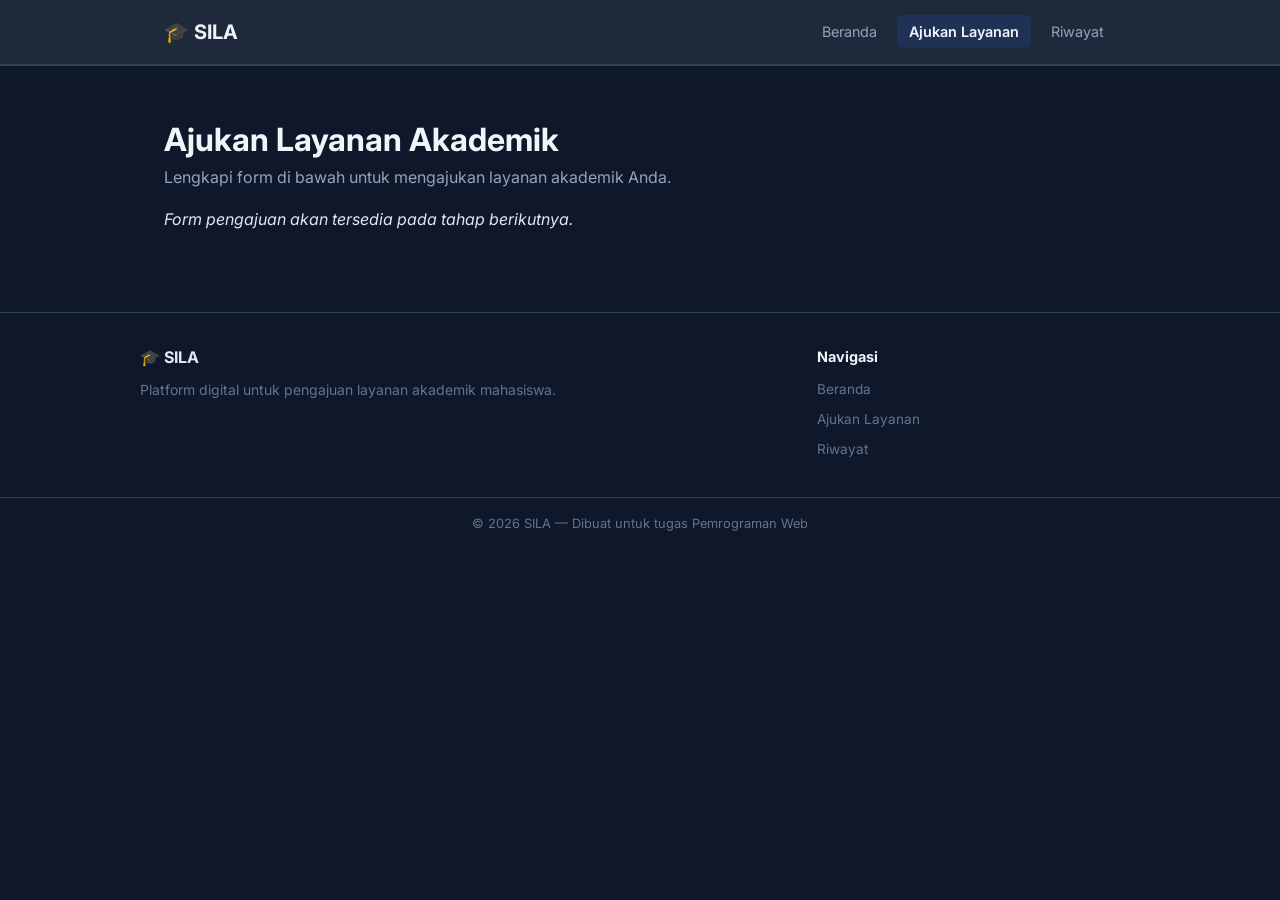
==== layanan.html @ 3bde4602 "Setup Awal: Menambahkan file HTML dan CSS-M07" ====
<!DOCTYPE html>
<html lang="id">

<head>
    <meta charset="UTF-8">
    <meta name="viewport" content="width=device-width, initial-scale=1.0">
    <title>Ajukan Layanan — SILA</title>
    <link rel="preconnect" href="https://fonts.googleapis.com">
    <link rel="preconnect" href="https://fonts.gstatic.com" crossorigin>
    <link href="https://fonts.googleapis.com/css2?family=Inter:wght@400;600;700&display=swap" rel="stylesheet">
    <link rel="stylesheet" href="css/style.css">
</head>

<body>

    <!-- HEADER & NAVIGASI -->
    <header class="navbar">
        <div class="container navbar-inner">
            <a href="index.html" class="logo">🎓 SILA</a>
            <input type="checkbox" id="navToggle" class="nav-toggle">
            <label for="navToggle" class="hamburger">
                <span></span>
                <span></span>
                <span></span>
            </label>
            <nav>
                <ul class="nav-menu">
                    <li><a href="index.html">Beranda</a></li>
                    <li><a href="layanan.html" class="active">Ajukan Layanan</a></li>
                    <li><a href="riwayat.html">Riwayat</a></li>
                </ul>
            </nav>
        </div>
    </header>

    <main>
        <section class="section">
            <div class="container">
                <h1>Ajukan Layanan Akademik</h1>
                <p class="section-desc">Lengkapi form di bawah untuk mengajukan layanan akademik Anda.</p>
                <p><em>Form pengajuan akan tersedia pada tahap berikutnya.</em></p>
            </div>
        </section>
    </main>

    <!-- FOOTER -->
    <footer class="footer">
        <div class="container footer-inner">
            <div>
                <strong>🎓 SILA</strong>
                <p>Platform digital untuk pengajuan layanan akademik mahasiswa.</p>
            </div>
            <div class="footer-nav">
                <h4>Navigasi</h4>
                <ul>
                    <li><a href="index.html">Beranda</a></li>
                    <li><a href="layanan.html">Ajukan Layanan</a></li>
                    <li><a href="riwayat.html">Riwayat</a></li>
                </ul>
            </div>
        </div>
        <div class="footer-bottom">
            <div class="container">
                <p>&copy; 2026 SILA — Dibuat untuk tugas Pemrograman Web</p>
            </div>
        </div>
    </footer>

</body>

</html>
---- css/style.css ----
/* ================================
   CSS DASAR — SILA
   ================================ */

* {
    margin: 0;
    padding: 0;
    box-sizing: border-box;
}

body {
    background-color: #0f172a;
    color: #e2e8f0;
}

h1,
h2,
h3 {
    color: #f1f5f9;
}

a {
    color: #60a5fa;
    text-decoration: none;
}

a:hover {
    color: #93c5fd;
}

hr {
    border: none;
    border-top: 1px solid #334155;
}


/* ================================
   CSS LANJUTAN — SILA
   ================================ */

body {
    font-family: 'Inter', sans-serif;
    font-size: 16px;
    line-height: 1.6;
}

h1 {
    font-size: 2rem;
    font-weight: 700;
}

h2 {
    font-size: 1.5rem;
    font-weight: 700;
    margin-bottom: 8px;
}

h3 {
    font-size: 1.1rem;
    font-weight: 600;
    margin-bottom: 4px;
}

.section-desc {
    color: #94a3b8;
    margin-bottom: 16px;
}


/* ================================
   PAGE LAYOUT — SILA
   ================================ */

.container {
    max-width: 1000px;
    margin: 0 auto;
    padding: 0 24px;
}

.navbar {
    background-color: #1e293b;
    border-bottom: 1px solid #334155;
    padding: 16px 0;
}

.navbar-inner {
    display: flex;
    justify-content: space-between;
    align-items: center;
}

.logo {
    font-size: 1.25rem;
    font-weight: 700;
    color: #f1f5f9;
}

.hero {
    padding: 64px 0;
    text-align: center;
}

.hero h1 {
    font-size: 2.25rem;
    margin-bottom: 16px;
}

.hero p {
    color: #94a3b8;
    margin-bottom: 24px;
}

.hero-buttons {
    display: flex;
    justify-content: center;
    gap: 12px;
}

.btn {
    display: inline-block;
    padding: 12px 24px;
    border-radius: 8px;
    font-size: 0.9rem;
    font-weight: 600;
    transition: background-color 0.3s, color 0.3s, transform 0.2s;
}

.btn-primary {
    background-color: #2563eb;
    color: #fff;
}

.btn-primary:hover {
    background-color: #1d4ed8;
    color: #fff;
    transform: translateY(-2px);
}

.btn-outline {
    border: 1px solid #334155;
    color: #e2e8f0;
}

.btn-outline:hover {
    background-color: #1e293b;
    color: #f1f5f9;
    transform: translateY(-2px);
}

.section {
    padding: 48px 0;
    border-top: 1px solid #334155;
}

.cards-grid {
    display: grid;
    grid-template-columns: 1fr 1fr;
    gap: 16px;
    margin-top: 16px;
}

.card {
    background-color: #1e293b;
    border: 1px solid #334155;
    border-radius: 12px;
    padding: 20px;
    transition: border-color 0.3s, transform 0.2s;
}

.card:hover {
    border-color: #475569;
    transform: translateY(-2px);
}

.card p {
    color: #94a3b8;
    font-size: 0.9rem;
    margin-bottom: 8px;
}

.card-code {
    font-size: 0.75rem;
    font-weight: 600;
    color: #60a5fa;
    background-color: rgba(37, 99, 235, 0.1);
    padding: 2px 8px;
    border-radius: 4px;
}

.steps-grid {
    display: flex;
    gap: 16px;
    margin-top: 16px;
}

.step {
    flex: 1;
    text-align: center;
    background-color: #1e293b;
    border: 1px solid #334155;
    border-radius: 12px;
    padding: 24px 16px;
    transition: border-color 0.3s;
}

.step:hover {
    border-color: #475569;
}

.step-number {
    width: 40px;
    height: 40px;
    background-color: #2563eb;
    color: #fff;
    border-radius: 50%;
    display: flex;
    align-items: center;
    justify-content: center;
    font-weight: 700;
    margin: 0 auto 12px;
}

.step p {
    color: #94a3b8;
    font-size: 0.85rem;
}

.stats-grid {
    display: flex;
    gap: 16px;
}

.stat {
    flex: 1;
    text-align: center;
    background-color: #1e293b;
    border: 1px solid #334155;
    border-radius: 12px;
    padding: 24px;
}

.stat-number {
    font-size: 2rem;
    font-weight: 700;
    color: #60a5fa;
}

.stat-label {
    color: #94a3b8;
    font-size: 0.85rem;
    margin-top: 4px;
}

.footer {
    border-top: 1px solid #334155;
    margin-top: 32px;
}

.footer-inner {
    display: grid;
    grid-template-columns: 2fr 1fr;
    gap: 32px;
    padding: 32px 0;
}

.footer-inner p {
    color: #64748b;
    font-size: 0.875rem;
    margin-top: 8px;
}

.footer-inner h4 {
    color: #f1f5f9;
    margin-bottom: 8px;
    font-size: 0.9rem;
}

.footer-bottom {
    border-top: 1px solid #334155;
    padding: 16px 0;
    text-align: center;
}

.footer-bottom p {
    font-size: 0.8rem;
    color: #64748b;
}


/* ================================
   STRUKTUR NAVIGASI & MENU — SILA
   ================================ */

.nav-menu {
    list-style: none;
    display: flex;
    gap: 8px;
}

.nav-menu li a {
    color: #94a3b8;
    font-size: 0.9rem;
    padding: 8px 12px;
    border-radius: 6px;
    transition: color 0.3s, background-color 0.3s;
}

.nav-menu li a:hover {
    color: #f1f5f9;
    background-color: rgba(255, 255, 255, 0.05);
}

.nav-menu li a.active {
    color: #f1f5f9;
    font-weight: 600;
    background-color: rgba(37, 99, 235, 0.15);
}

.footer-nav ul {
    list-style: none;
}

.footer-nav ul li {
    margin-bottom: 4px;
}

.footer-nav ul li a {
    color: #64748b;
    font-size: 0.85rem;
    transition: color 0.3s;
}

.footer-nav ul li a:hover {
    color: #93c5fd;
}




/* ================================
   MEDIA QUERY & RESPONSIF — SILA
   ================================ */

/* --------------------------------
   Animasi CSS (@keyframes)
   Mendefinisikan gerakan bernama 'fadeIn':
   - from: posisi awal (tersembunyi, geser ke bawah)
   - to: posisi akhir (terlihat, posisi normal)
   -------------------------------- */
@keyframes fadeIn {
    from {
        opacity: 0;
        /* transparan penuh */
        transform: translateY(20px);
        /* geser 20px ke bawah */
    }

    to {
        opacity: 1;
        /* terlihat penuh */
        transform: translateY(0);
        /* posisi normal */
    }
}

/* Hero section mendapat animasi fadeIn selama 0.6 detik */
.hero {
    animation: fadeIn 0.6s ease;
}



/* --------------------------------
   Hamburger Menu Animasi
   Saat checkbox dicentang, 3 garis hamburger
   berubah menjadi tanda 'X' (close):
   - Garis ke-1: putar 45° ke bawah
   - Garis ke-2: hilang (opacity 0)
   - Garis ke-3: putar -45° ke atas
   -------------------------------- */

.nav-toggle {
    display: none;
    /* checkbox tersembunyi */
}

.hamburger {
    display: none;
    flex-direction: column;
    gap: 5px;
    cursor: pointer;
    padding: 4px;
}

.hamburger span {
    display: block;
    width: 24px;
    height: 3px;
    background-color: #f1f5f9;
    border-radius: 2px;
    transition: transform 0.3s, opacity 0.3s;
    /* animasi garis */
}

/* Garis-1: miring ke kanan membentuk '/' */
.nav-toggle:checked~label .hamburger span:nth-child(1) {
    transform: translateY(8px) rotate(45deg);
}

/* Garis-2: menghilang */
.nav-toggle:checked~label .hamburger span:nth-child(2) {
    opacity: 0;
}

/* Garis-3: miring ke kiri membentuk '\' */
.nav-toggle:checked~label .hamburger span:nth-child(3) {
    transform: translateY(-8px) rotate(-45deg);
}

/* --------------------------------
   Responsive: Tablet & Mobile (<= 768px)
   Semua grid/flex berubah ke 1 kolom/baris
   agar konten tidak terlalu sempit di layar kecil.
   -------------------------------- */
   
/* Tablet & Mobile */
@media (max-width: 768px) {
    .navbar-inner {
        flex-wrap: wrap;
    }

    .hamburger {
        display: flex;
        /* tampilkan hamburger */
    }

    nav {
        width: 100%;
        order: 3;
    }

    .nav-menu {
        display: none;
        flex-direction: column;
        gap: 0;
        width: 100%;
        padding: 8px 0;
        border-top: 1px solid #334155;
        margin-top: 12px;
    }

    .nav-menu li a {
        display: block;
        padding: 10px 0;
        border-radius: 0;
    }

    .nav-toggle:checked~nav .nav-menu {
        display: flex;
    }

    /* SAMBUNG DARI SINI */
    /* ================== */

    .nav-menu {
        gap: 4px;
    }

    /* Judul hero lebih kecil di mobile */
    .hero h1 {
        font-size: 1.5rem;
    }

    /* Tombol berubah jadi vertikal (kolom) */
    .hero-buttons {
        flex-direction: column;
        align-items: center;
    }

    /* Cards: dari 2 kolom → 1 kolom */
    .cards-grid {
        grid-template-columns: 1fr;
    }

    /* Steps & stats berubah ke arah vertikal */
    .steps-grid {
        flex-direction: column;
    }

    .stats-grid {
        flex-direction: column;
    }

    /* Footer: dari 2 kolom → 1 kolom */
    .footer-inner {
        grid-template-columns: 1fr;
        gap: 24px;
    }
}

/* --------------------------------
   Responsive: Layar Sangat Kecil (<= 480px)
   Untuk smartphone kecil:
   - Judul lebih kecil lagi
   - Tombol lebar penuh (100%)
   -------------------------------- */
/* Small Mobile */
@media (max-width: 480px) {
    .hero h1 {
        font-size: 1.25rem;
    }

    /* Tombol mengisi penuh lebar layar */
    .btn {
        width: 100%;
        text-align: center;
    }
}
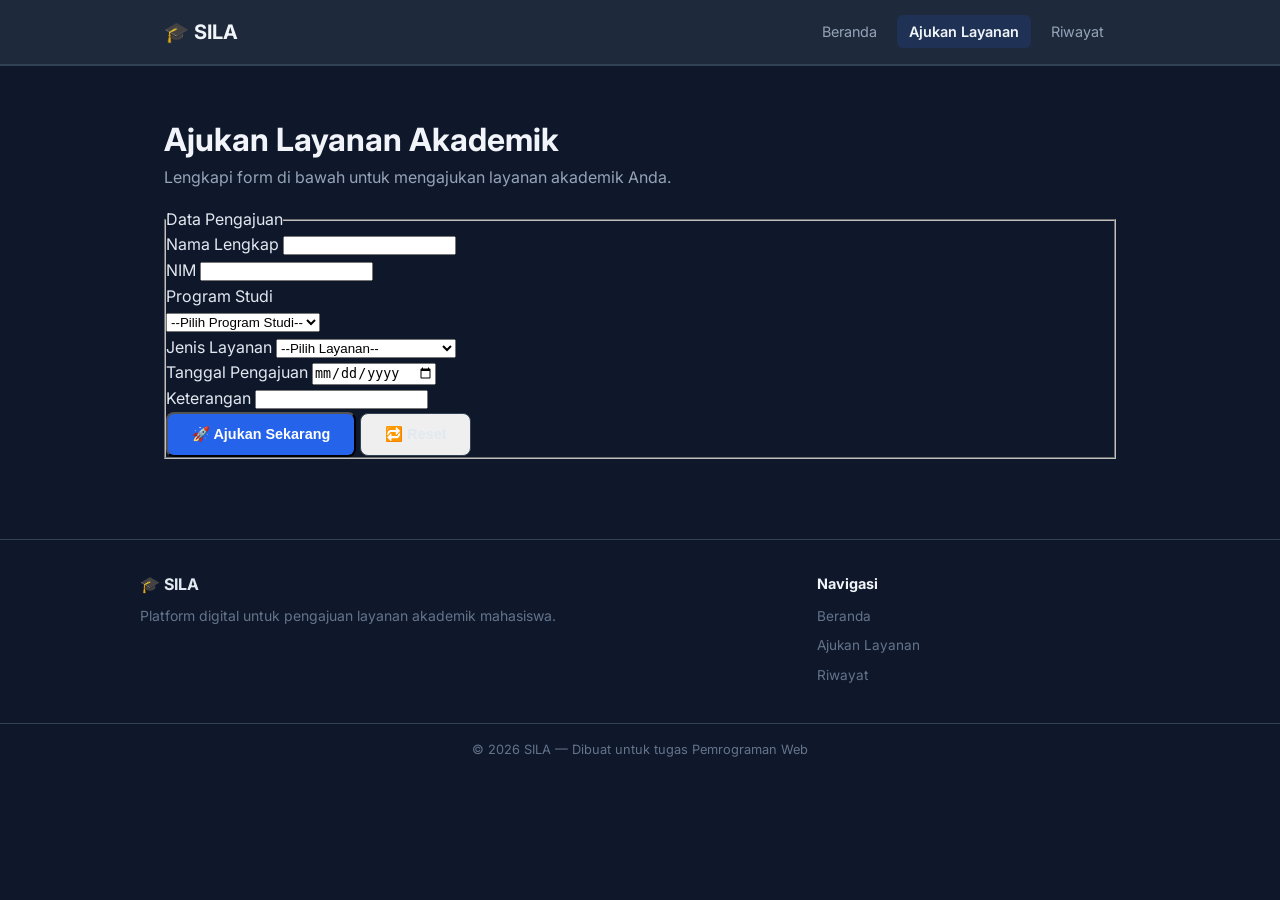
==== commit 84425fb5: "Edit layanan.html (Tambah Form)" ====
--- a/layanan.html
+++ b/layanan.html
@@ -38,7 +38,80 @@
             <div class="container">
                 <h1>Ajukan Layanan Akademik</h1>
                 <p class="section-desc">Lengkapi form di bawah untuk mengajukan layanan akademik Anda.</p>
-                <p><em>Form pengajuan akan tersedia pada tahap berikutnya.</em></p>
+
+                <!-- Nama lengkap, NIM, Program Studi, Jenis Layanan, Tanggal Pengajuan, Keterangan -->
+                <!-- Awal Form -->
+                <form action="#" target="_blank" method="post">
+                    <fieldset>
+                        <legend>Data Pengajuan</legend>
+
+                        <!-- Input Nama Lengkap -->
+                        <div class="form-group">
+                            <label for="nama">Nama Lengkap</label>
+                            <input type="text" id="nama">
+                        </div>
+
+                        <!-- NIM dan Program Studi -->
+                        <div>
+                            <!-- NIM -->
+                            <div class="form-group">
+                                <label for="nim">NIM</label>
+                                <input type="text" id="nim">
+                            </div>
+
+                            <!-- Program Studi -->
+                            <div class="form-group">
+                                <label for="prodi">Program Studi</label>
+                                <div>
+                                    <select id="prodi" name="prodi">
+                                        <option value="">--Pilih Program Studi--</option>
+                                        <option value="Sistem Informasi">Sistem Informasi</option>
+                                        <option value="Teknik Informatika">Teknik Informatika</option>
+                                        <option value="Teknologi Informasi">Teknologi Informasi</option>
+                                        <option value="Manajemen">Manajemen</option>
+                                        <option value="Akuntansi">Akuntansi</option>
+                                    </select>
+                                </div>
+                                
+                            </div>
+
+                            <!-- Jenis Layanan dan Tanggal -->
+                            <div>
+                                <div class="form-group">
+                                    <label for="jenis">Jenis Layanan</label>
+                                    <select id="jenis" name="jenis">
+                                        <option value="">--Pilih Layanan--</option>
+                                        <option value="SKA">SKA - Surat Aktif Kuliah</option>
+                                        <option value="CAK">CAK - Cuti Akademik</option>
+                                        <option value="TNM">TNM - Transkrip Akademik</option>
+                                        <option value="PDA">PDA - Perubahan Data</option>
+                                    </select>
+                                </div>
+
+                                <!-- Tanggal -->
+                                <div class="form-group">
+                                    <label for="tanggal">Tanggal Pengajuan</label>
+                                    <input type="date" id="tanggal" name="tanggal">
+                                </div>
+
+                                <!-- Keterangan -->
+                                <div class="form-group">
+                                    <label for="keterangan">Keterangan</label>
+                                    <input type="text" id="keterangan">
+                                </div>
+
+                                <!-- Button -->
+                                <div class="form-group">
+                                    <button type="submit" class="btn btn-primary">🚀 Ajukan Sekarang</button>
+                                    <button type="reset" class="btn btn-outline">🔁 Reset</button>
+                                </div>
+                            </div>
+                        </div>
+
+                    </fieldset>
+                 </form>
+
+                <!-- Akhir Form -->
             </div>
         </section>
     </main>
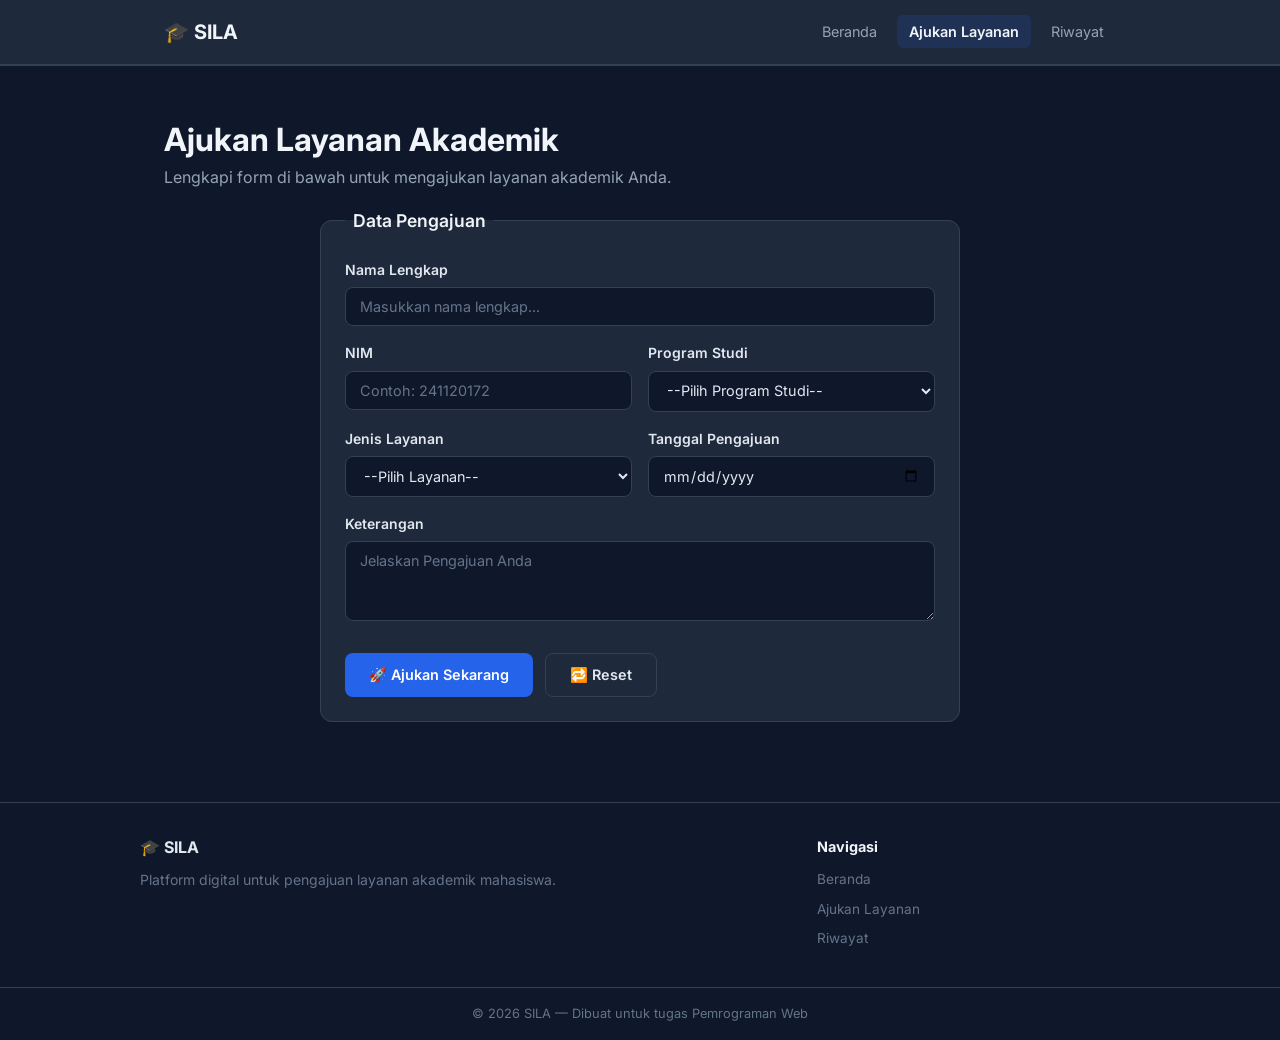
==== commit b9f29b85: "Edit file layanan.html (form dan style)" ====
--- a/layanan.html
+++ b/layanan.html
@@ -41,22 +41,22 @@
 
                 <!-- Nama lengkap, NIM, Program Studi, Jenis Layanan, Tanggal Pengajuan, Keterangan -->
                 <!-- Awal Form -->
-                <form action="#" target="_blank" method="post">
+                <form action="#" target="_blank" method="post" class="form-card">
                     <fieldset>
                         <legend>Data Pengajuan</legend>
 
                         <!-- Input Nama Lengkap -->
                         <div class="form-group">
                             <label for="nama">Nama Lengkap</label>
-                            <input type="text" id="nama">
+                            <input type="text" id="nama" required placeholder="Masukkan nama lengkap...">
                         </div>
 
                         <!-- NIM dan Program Studi -->
-                        <div>
+                        <div class="form-row">
                             <!-- NIM -->
                             <div class="form-group">
                                 <label for="nim">NIM</label>
-                                <input type="text" id="nim">
+                                <input type="text" id="nim" required placeholder="Contoh: 241120172">
                             </div>
 
                             <!-- Program Studi -->
@@ -72,46 +72,45 @@
                                         <option value="Akuntansi">Akuntansi</option>
                                     </select>
                                 </div>
-                                
-                            </div>
-
-                            <!-- Jenis Layanan dan Tanggal -->
-                            <div>
-                                <div class="form-group">
-                                    <label for="jenis">Jenis Layanan</label>
-                                    <select id="jenis" name="jenis">
-                                        <option value="">--Pilih Layanan--</option>
-                                        <option value="SKA">SKA - Surat Aktif Kuliah</option>
-                                        <option value="CAK">CAK - Cuti Akademik</option>
-                                        <option value="TNM">TNM - Transkrip Akademik</option>
-                                        <option value="PDA">PDA - Perubahan Data</option>
-                                    </select>
-                                </div>
-
-                                <!-- Tanggal -->
-                                <div class="form-group">
-                                    <label for="tanggal">Tanggal Pengajuan</label>
-                                    <input type="date" id="tanggal" name="tanggal">
-                                </div>
-
-                                <!-- Keterangan -->
-                                <div class="form-group">
-                                    <label for="keterangan">Keterangan</label>
-                                    <input type="text" id="keterangan">
-                                </div>
-
-                                <!-- Button -->
-                                <div class="form-group">
-                                    <button type="submit" class="btn btn-primary">🚀 Ajukan Sekarang</button>
-                                    <button type="reset" class="btn btn-outline">🔁 Reset</button>
-                                </div>
                             </div>
                         </div>
 
+                        <!-- Jenis Layanan dan Tanggal -->
+                        <div class="form-row">
+                            <div class="form-group">
+                                <label for="jenis">Jenis Layanan</label>
+                                <select id="jenis" name="jenis">
+                                    <option value="">--Pilih Layanan--</option>
+                                    <option value="SKA">SKA - Surat Aktif Kuliah</option>
+                                    <option value="CAK">CAK - Cuti Akademik</option>
+                                    <option value="TNM">TNM - Transkrip Akademik</option>
+                                    <option value="PDA">PDA - Perubahan Data</option>
+                                </select>
+                            </div>
+
+                            <!-- Tanggal -->
+                            <div class="form-group">
+                                <label for="tanggal">Tanggal Pengajuan</label>
+                                <input type="date" id="tanggal" name="tanggal" required>
+                            </div>
+                        </div>
+
+                            <!-- Keterangan -->
+                            <div class="form-group">
+                                <label for="keterangan">Keterangan</label>
+                                <textarea type="text" id="keterangan" rows="3" placeholder="Jelaskan Pengajuan Anda"></textarea>
+                            </div>
+
+                            <!-- Button -->
+                            <div class="form-actions">
+                                <button type="submit" class="btn btn-primary">🚀 Ajukan Sekarang</button>
+                                <button type="reset" class="btn btn-outline">🔁 Reset</button>
+                            </div>
+
                     </fieldset>
-                 </form>
+                </form>
 
-                <!-- Akhir Form -->
+            <!-- Akhir Form -->
             </div>
         </section>
     </main>
--- a/css/style.css
+++ b/css/style.css
@@ -515,4 +515,101 @@
         width: 100%;
         text-align: center;
     }
+}
+
+.form-card {
+    max-width: 640px;
+    /* Lebar maksimum form */
+    margin: 0 auto;
+    /* Tengah halaman */
+}
+
+fieldset {
+    border: 1px solid #334155;
+    border-radius: 12px;
+    padding: 24px;
+    background-color: #1e293b;
+}
+
+legend {
+    font-size: 1.1rem;
+    font-weight: 600;
+    color: #f1f5f9;
+    padding: 0 8px;
+}
+
+.form-group {
+    margin-bottom: 16px;
+}
+
+.form-group label {
+    display: block;
+    /* Label mengambil 1 baris penuh */
+    font-size: 0.875rem;
+    font-weight: 600;
+    color: #e2e8f0;
+    margin-bottom: 6px;
+    /* Jarak label ke input */
+}
+
+/* Semua field lebar sama 100%, padding, warna gelap dan border tipis */
+.form-group input,
+.form-group select,
+.form-group textarea {
+    width: 100%;
+    /* Lebarkan seukuran containernya 640px */
+    padding: 10px 14px;
+    background-color: #0f172a;
+    border: 1px solid #334155;
+    border-radius: 8px;
+    color: #e2e8f0;
+    font-family: inherit;
+    /* Mengikuti font body */
+    font-size: 0.9rem;
+    outline: none;
+    transition: border-color 0.3s;
+}
+
+/* Saat di-klik (focus): border jadi warna biru terang */
+.form-group input:focus,
+.form-group select:focus,
+.form-group textarea:focus {
+    border-color: #2563eb;
+}
+
+.form-group input::placeholder, 
+.form-group textarea::placeholder { 
+    color: #64748b; 
+} 
+ 
+.form-group select { 
+    cursor: pointer; 
+} 
+ 
+.form-group textarea { 
+    resize: vertical; 
+    min-height: 80px; 
+} 
+
+.form-row {
+    display: grid;
+    grid-template-columns: 1fr 1fr;
+    gap: 16px;
+}
+
+.form-actions {
+    display: flex;
+    gap: 12px;
+    margin-top: 24px;
+}
+
+.form-actions .btn {
+    cursor: pointer;
+    border: none;
+    font-family: inherit;
+}
+
+.form-actions .btn-outline {
+    border: 1px solid #334155;
+    background: none;
 }
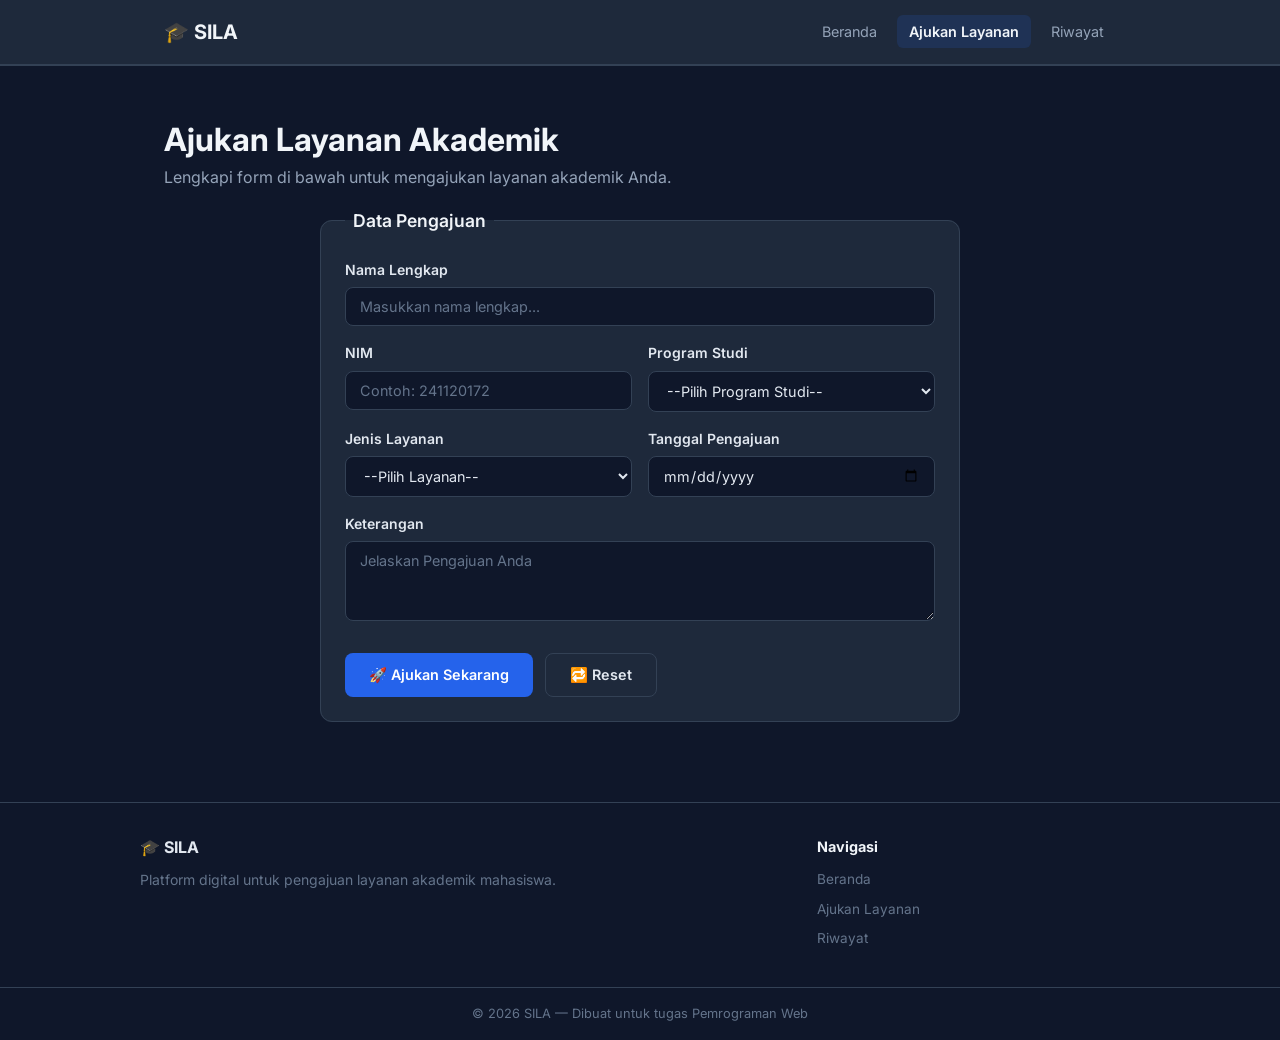
==== commit a0dad1d8: "Menambahkan Javascriptdasar pada halaman layanan dll M12" ====
--- a/layanan.html
+++ b/layanan.html
@@ -41,14 +41,14 @@
 
                 <!-- Nama lengkap, NIM, Program Studi, Jenis Layanan, Tanggal Pengajuan, Keterangan -->
                 <!-- Awal Form -->
-                <form action="#" target="_blank" method="post" class="form-card">
+                <form action="#" method="post" class="form-card" onsubmit="return validasiForm()">
                     <fieldset>
                         <legend>Data Pengajuan</legend>
 
                         <!-- Input Nama Lengkap -->
                         <div class="form-group">
                             <label for="nama">Nama Lengkap</label>
-                            <input type="text" id="nama" required placeholder="Masukkan nama lengkap...">
+                            <input type="text" id="nama" placeholder="Masukkan nama lengkap...">
                         </div>
 
                         <!-- NIM dan Program Studi -->
@@ -56,7 +56,7 @@
                             <!-- NIM -->
                             <div class="form-group">
                                 <label for="nim">NIM</label>
-                                <input type="text" id="nim" required placeholder="Contoh: 241120172">
+                                <input type="text" id="nim" placeholder="Contoh: 241120172">
                             </div>
 
                             <!-- Program Studi -->
@@ -79,7 +79,7 @@
                         <div class="form-row">
                             <div class="form-group">
                                 <label for="jenis">Jenis Layanan</label>
-                                <select id="jenis" name="jenis">
+                                <select id="layanan" name="jenis">
                                     <option value="">--Pilih Layanan--</option>
                                     <option value="SKA">SKA - Surat Aktif Kuliah</option>
                                     <option value="CAK">CAK - Cuti Akademik</option>
@@ -91,7 +91,7 @@
                             <!-- Tanggal -->
                             <div class="form-group">
                                 <label for="tanggal">Tanggal Pengajuan</label>
-                                <input type="date" id="tanggal" name="tanggal" required>
+                                <input type="date" id="tanggal" name="tanggal">
                             </div>
                         </div>
 
@@ -138,6 +138,7 @@
         </div>
     </footer>
 
+    <script src="JS/srcipt.js"></script>
 </body>
 
 </html>
--- a/css/style.css
+++ b/css/style.css
@@ -612,4 +612,62 @@
 .form-actions .btn-outline {
     border: 1px solid #334155;
     background: none;
+}
+
+.data-table { 
+    width: 100%; 
+    border-collapse: collapse;  
+    margin-top: 16px; 
+    min-width: 600px;
+    /* Lebar batas mutlak */
+} 
+ 
+.data-table caption { 
+    text-align: left; 
+    font-size: 0.85rem; 
+    color: #64748b; 
+    margin-bottom: 12px;
+} 
+ 
+.data-table th, 
+.data-table td { 
+    padding: 12px 16px; 
+    text-align: left; 
+    border-bottom: 2px solid #334155;
+    /* Memberi garis bawah di setiap akhir baris */
+}
+
+/* Zebra Stripes dan Title*/
+.data-table th {
+    background-color: #1e293b;
+    color: #f1f5f9;
+    font-size: 0.85rem;
+    font-weight: 600;
+    text-transform: uppercase;
+    /* Mengubah text menjadi huruf besar (uppercase) */
+    letter-spacing: 0.5px;
+}
+
+.data-table td {
+    color: #94a3b8;
+    font-size: 0.9rem;
+}
+
+/* Zebra Stripes */
+.data-table tbody tr:nth-child(even) {
+    background-color: rgba(30, 41, 59, 0.8);
+}
+
+/* Row Hover */
+.data-table tbody tr:hover {
+    background-color: #2563eb;
+}
+
+/* Responsive Table */
+@media (max-width: 760px) {
+    .data-table {font-size: 0.8rem;}
+    .data-table th,
+    .data-table td {
+        padding: 8px 10px;
+    }
 }
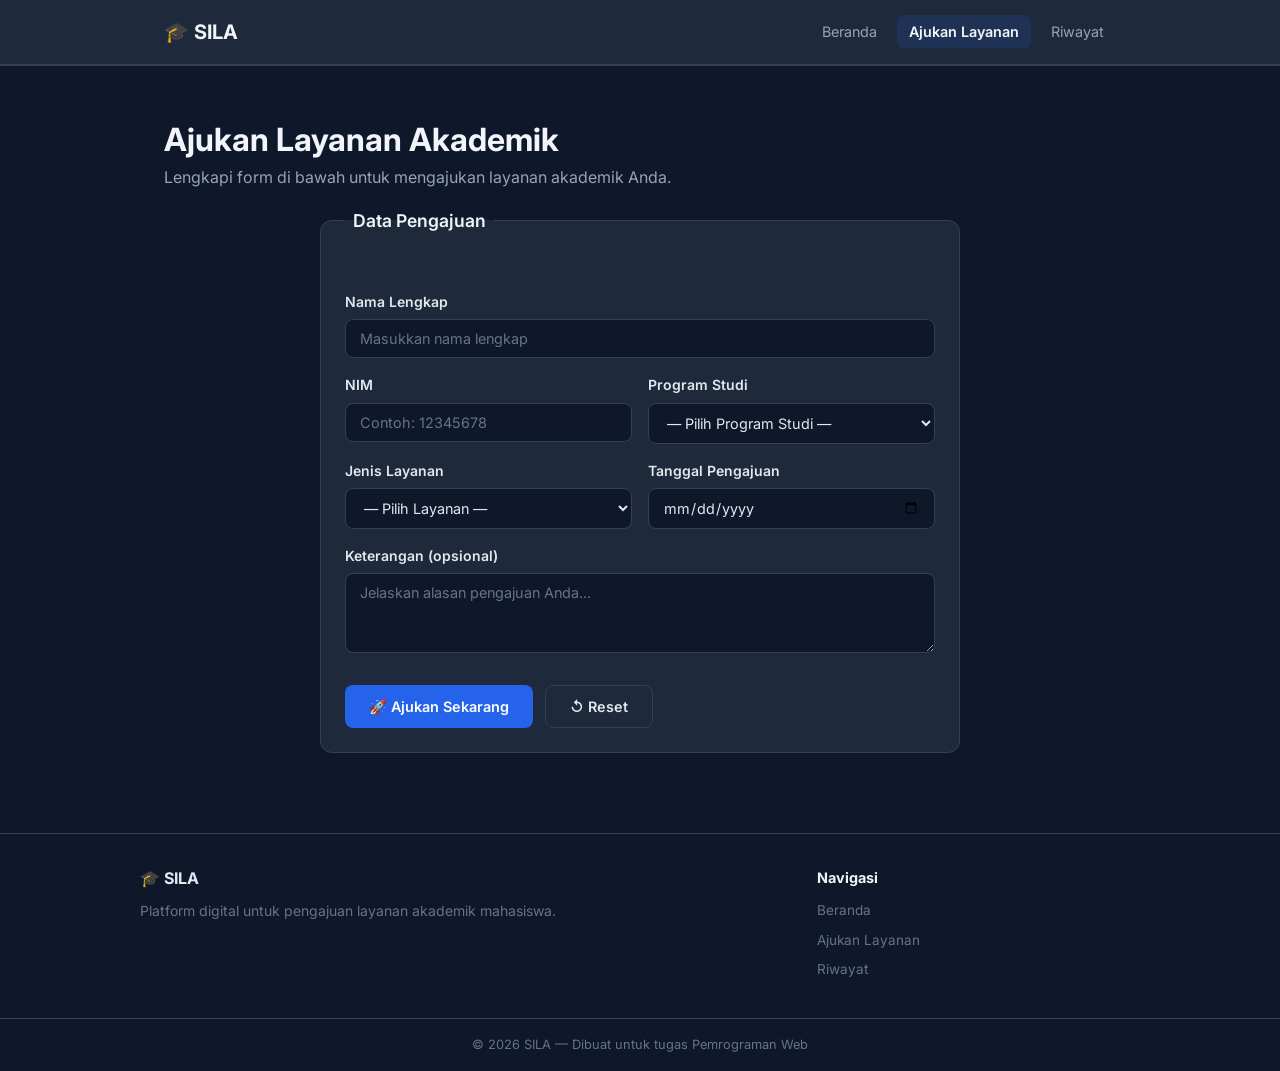
==== commit f02228d1: "Menambahkan SILA-Completed Version Beserta Javascript (DOM & Event Handling)" ====
--- a/layanan.html
+++ b/layanan.html
@@ -13,7 +13,6 @@
 
 <body>
 
-    <!-- HEADER & NAVIGASI -->
     <header class="navbar">
         <div class="container navbar-inner">
             <a href="index.html" class="logo">🎓 SILA</a>
@@ -39,83 +38,67 @@
                 <h1>Ajukan Layanan Akademik</h1>
                 <p class="section-desc">Lengkapi form di bawah untuk mengajukan layanan akademik Anda.</p>
 
-                <!-- Nama lengkap, NIM, Program Studi, Jenis Layanan, Tanggal Pengajuan, Keterangan -->
-                <!-- Awal Form -->
-                <form action="#" method="post" class="form-card" onsubmit="return validasiForm()">
+                <form id="formPengajuan" class="form-card">
                     <fieldset>
                         <legend>Data Pengajuan</legend>
 
-                        <!-- Input Nama Lengkap -->
+                        <p id="formError" class="form-error"></p>
+
                         <div class="form-group">
                             <label for="nama">Nama Lengkap</label>
-                            <input type="text" id="nama" placeholder="Masukkan nama lengkap...">
+                            <input type="text" id="nama" name="nama" placeholder="Masukkan nama lengkap">
                         </div>
 
-                        <!-- NIM dan Program Studi -->
                         <div class="form-row">
-                            <!-- NIM -->
                             <div class="form-group">
                                 <label for="nim">NIM</label>
-                                <input type="text" id="nim" placeholder="Contoh: 241120172">
+                                <input type="text" id="nim" name="nim" placeholder="Contoh: 12345678" maxlength="8">
                             </div>
-
-                            <!-- Program Studi -->
                             <div class="form-group">
                                 <label for="prodi">Program Studi</label>
-                                <div>
-                                    <select id="prodi" name="prodi">
-                                        <option value="">--Pilih Program Studi--</option>
-                                        <option value="Sistem Informasi">Sistem Informasi</option>
-                                        <option value="Teknik Informatika">Teknik Informatika</option>
-                                        <option value="Teknologi Informasi">Teknologi Informasi</option>
-                                        <option value="Manajemen">Manajemen</option>
-                                        <option value="Akuntansi">Akuntansi</option>
-                                    </select>
-                                </div>
+                                <select id="prodi" name="prodi">
+                                    <option value="">— Pilih Program Studi —</option>
+                                    <option value="Sistem Informasi">Sistem Informasi</option>
+                                    <option value="Teknik Informatika">Teknik Informatika</option>
+                                    <option value="Manajemen">Manajemen</option>
+                                    <option value="Akuntansi">Akuntansi</option>
+                                </select>
                             </div>
                         </div>
 
-                        <!-- Jenis Layanan dan Tanggal -->
                         <div class="form-row">
                             <div class="form-group">
-                                <label for="jenis">Jenis Layanan</label>
-                                <select id="layanan" name="jenis">
-                                    <option value="">--Pilih Layanan--</option>
-                                    <option value="SKA">SKA - Surat Aktif Kuliah</option>
-                                    <option value="CAK">CAK - Cuti Akademik</option>
-                                    <option value="TNM">TNM - Transkrip Akademik</option>
-                                    <option value="PDA">PDA - Perubahan Data</option>
+                                <label for="layanan">Jenis Layanan</label>
+                                <select id="layanan" name="layanan">
+                                    <option value="">— Pilih Layanan —</option>
+                                    <option value="SKA">SKA — Surat Aktif Kuliah</option>
+                                    <option value="CAK">CAK — Cuti Akademik</option>
+                                    <option value="TNM">TNM — Transkrip Nilai</option>
+                                    <option value="PDA">PDA — Perubahan Data</option>
                                 </select>
                             </div>
-
-                            <!-- Tanggal -->
                             <div class="form-group">
                                 <label for="tanggal">Tanggal Pengajuan</label>
                                 <input type="date" id="tanggal" name="tanggal">
                             </div>
                         </div>
 
-                            <!-- Keterangan -->
-                            <div class="form-group">
-                                <label for="keterangan">Keterangan</label>
-                                <textarea type="text" id="keterangan" rows="3" placeholder="Jelaskan Pengajuan Anda"></textarea>
-                            </div>
+                        <div class="form-group">
+                            <label for="keterangan">Keterangan (opsional)</label>
+                            <textarea id="keterangan" name="keterangan" rows="3"
+                                placeholder="Jelaskan alasan pengajuan Anda..."></textarea>
+                        </div>
 
-                            <!-- Button -->
-                            <div class="form-actions">
-                                <button type="submit" class="btn btn-primary">🚀 Ajukan Sekarang</button>
-                                <button type="reset" class="btn btn-outline">🔁 Reset</button>
-                            </div>
-
+                        <div class="form-actions">
+                            <button type="submit" class="btn btn-primary">🚀 Ajukan Sekarang</button>
+                            <button type="reset" class="btn btn-outline">↺ Reset</button>
+                        </div>
                     </fieldset>
                 </form>
-
-            <!-- Akhir Form -->
             </div>
         </section>
     </main>
 
-    <!-- FOOTER -->
     <footer class="footer">
         <div class="container footer-inner">
             <div>
@@ -138,7 +121,8 @@
         </div>
     </footer>
 
-    <script src="JS/srcipt.js"></script>
+    <script src="js/script.js"></script>
+
 </body>
 
 </html>
--- a/css/style.css
+++ b/css/style.css
@@ -335,53 +335,32 @@
 }
 
 
-
-
 /* ================================
    MEDIA QUERY & RESPONSIF — SILA
    ================================ */
 
-/* --------------------------------
-   Animasi CSS (@keyframes)
-   Mendefinisikan gerakan bernama 'fadeIn':
-   - from: posisi awal (tersembunyi, geser ke bawah)
-   - to: posisi akhir (terlihat, posisi normal)
-   -------------------------------- */
+/* Animasi */
 @keyframes fadeIn {
     from {
         opacity: 0;
-        /* transparan penuh */
         transform: translateY(20px);
-        /* geser 20px ke bawah */
     }
 
     to {
         opacity: 1;
-        /* terlihat penuh */
         transform: translateY(0);
-        /* posisi normal */
-    }
-}
-
-/* Hero section mendapat animasi fadeIn selama 0.6 detik */
+    }
+}
+
 .hero {
     animation: fadeIn 0.6s ease;
 }
 
 
 
-/* --------------------------------
-   Hamburger Menu Animasi
-   Saat checkbox dicentang, 3 garis hamburger
-   berubah menjadi tanda 'X' (close):
-   - Garis ke-1: putar 45° ke bawah
-   - Garis ke-2: hilang (opacity 0)
-   - Garis ke-3: putar -45° ke atas
-   -------------------------------- */
-
+/* Hamburger */
 .nav-toggle {
     display: none;
-    /* checkbox tersembunyi */
 }
 
 .hamburger {
@@ -399,30 +378,20 @@
     background-color: #f1f5f9;
     border-radius: 2px;
     transition: transform 0.3s, opacity 0.3s;
-    /* animasi garis */
-}
-
-/* Garis-1: miring ke kanan membentuk '/' */
+}
+
 .nav-toggle:checked~label .hamburger span:nth-child(1) {
     transform: translateY(8px) rotate(45deg);
 }
 
-/* Garis-2: menghilang */
 .nav-toggle:checked~label .hamburger span:nth-child(2) {
     opacity: 0;
 }
 
-/* Garis-3: miring ke kiri membentuk '\' */
 .nav-toggle:checked~label .hamburger span:nth-child(3) {
     transform: translateY(-8px) rotate(-45deg);
 }
 
-/* --------------------------------
-   Responsive: Tablet & Mobile (<= 768px)
-   Semua grid/flex berubah ke 1 kolom/baris
-   agar konten tidak terlalu sempit di layar kecil.
-   -------------------------------- */
-   
 /* Tablet & Mobile */
 @media (max-width: 768px) {
     .navbar-inner {
@@ -431,7 +400,6 @@
 
     .hamburger {
         display: flex;
-        /* tampilkan hamburger */
     }
 
     nav {
@@ -459,30 +427,23 @@
         display: flex;
     }
 
-    /* SAMBUNG DARI SINI */
-    /* ================== */
-
     .nav-menu {
         gap: 4px;
     }
 
-    /* Judul hero lebih kecil di mobile */
     .hero h1 {
         font-size: 1.5rem;
     }
 
-    /* Tombol berubah jadi vertikal (kolom) */
     .hero-buttons {
         flex-direction: column;
         align-items: center;
     }
 
-    /* Cards: dari 2 kolom → 1 kolom */
     .cards-grid {
         grid-template-columns: 1fr;
     }
 
-    /* Steps & stats berubah ke arah vertikal */
     .steps-grid {
         flex-direction: column;
     }
@@ -491,37 +452,36 @@
         flex-direction: column;
     }
 
-    /* Footer: dari 2 kolom → 1 kolom */
     .footer-inner {
         grid-template-columns: 1fr;
         gap: 24px;
     }
 }
 
-/* --------------------------------
-   Responsive: Layar Sangat Kecil (<= 480px)
-   Untuk smartphone kecil:
-   - Judul lebih kecil lagi
-   - Tombol lebar penuh (100%)
-   -------------------------------- */
 /* Small Mobile */
 @media (max-width: 480px) {
     .hero h1 {
         font-size: 1.25rem;
     }
 
-    /* Tombol mengisi penuh lebar layar */
     .btn {
         width: 100%;
         text-align: center;
     }
-}
+
+    .form-row {
+        grid-template-columns: 1fr;
+    }
+}
+
+
+/* ================================
+   FORMS — SILA
+   ================================ */
 
 .form-card {
     max-width: 640px;
-    /* Lebar maksimum form */
     margin: 0 auto;
-    /* Tengah halaman */
 }
 
 fieldset {
@@ -544,52 +504,46 @@
 
 .form-group label {
     display: block;
-    /* Label mengambil 1 baris penuh */
     font-size: 0.875rem;
     font-weight: 600;
     color: #e2e8f0;
     margin-bottom: 6px;
-    /* Jarak label ke input */
-}
-
-/* Semua field lebar sama 100%, padding, warna gelap dan border tipis */
+}
+
 .form-group input,
 .form-group select,
 .form-group textarea {
     width: 100%;
-    /* Lebarkan seukuran containernya 640px */
     padding: 10px 14px;
     background-color: #0f172a;
     border: 1px solid #334155;
     border-radius: 8px;
     color: #e2e8f0;
     font-family: inherit;
-    /* Mengikuti font body */
     font-size: 0.9rem;
     outline: none;
     transition: border-color 0.3s;
 }
 
-/* Saat di-klik (focus): border jadi warna biru terang */
 .form-group input:focus,
 .form-group select:focus,
 .form-group textarea:focus {
     border-color: #2563eb;
 }
 
-.form-group input::placeholder, 
-.form-group textarea::placeholder { 
-    color: #64748b; 
-} 
- 
-.form-group select { 
-    cursor: pointer; 
-} 
- 
-.form-group textarea { 
-    resize: vertical; 
-    min-height: 80px; 
-} 
+.form-group input::placeholder,
+.form-group textarea::placeholder {
+    color: #64748b;
+}
+
+.form-group select {
+    cursor: pointer;
+}
+
+.form-group textarea {
+    resize: vertical;
+    min-height: 80px;
+}
 
 .form-row {
     display: grid;
@@ -614,37 +568,44 @@
     background: none;
 }
 
-.data-table { 
-    width: 100%; 
-    border-collapse: collapse;  
-    margin-top: 16px; 
+
+/* ================================
+   TABLES — SILA
+   ================================ */
+
+.table-responsive {
+    width: 100%;
+    overflow-x: auto;
+    -webkit-overflow-scrolling: touch;
+}
+
+.data-table {
+    width: 100%;
+    border-collapse: collapse;
+    margin-top: 16px;
     min-width: 600px;
-    /* Lebar batas mutlak */
-} 
- 
-.data-table caption { 
-    text-align: left; 
-    font-size: 0.85rem; 
-    color: #64748b; 
+}
+
+.data-table caption {
+    text-align: left;
+    font-size: 0.85rem;
+    color: #64748b;
     margin-bottom: 12px;
-} 
- 
-.data-table th, 
-.data-table td { 
-    padding: 12px 16px; 
-    text-align: left; 
-    border-bottom: 2px solid #334155;
-    /* Memberi garis bawah di setiap akhir baris */
-}
-
-/* Zebra Stripes dan Title*/
+}
+
+.data-table th,
+.data-table td {
+    padding: 12px 16px;
+    text-align: left;
+    border-bottom: 1px solid #334155;
+}
+
 .data-table th {
     background-color: #1e293b;
     color: #f1f5f9;
     font-size: 0.85rem;
     font-weight: 600;
     text-transform: uppercase;
-    /* Mengubah text menjadi huruf besar (uppercase) */
     letter-spacing: 0.5px;
 }
 
@@ -655,19 +616,125 @@
 
 /* Zebra Stripes */
 .data-table tbody tr:nth-child(even) {
-    background-color: rgba(30, 41, 59, 0.8);
-}
-
-/* Row Hover */
+    background-color: rgba(30, 41, 59, 0.5);
+}
+
+/* Hover */
 .data-table tbody tr:hover {
-    background-color: #2563eb;
-}
-
-/* Responsive Table */
-@media (max-width: 760px) {
-    .data-table {font-size: 0.8rem;}
+    background-color: #1e293b;
+}
+
+@media (max-width: 768px) {
+    .data-table {
+        font-size: 0.8rem;
+    }
+
     .data-table th,
     .data-table td {
         padding: 8px 10px;
     }
+}
+
+
+/* ================================
+   JAVASCRIPT LANJUTAN — SILA
+   CSS untuk elemen dinamis yang dihasilkan
+   atau dikendalikan oleh JavaScript.
+   ================================ */
+
+/* --------------------------------
+   Form Error
+   Elemen untuk menampilkan pesan error
+   validasi form secara real-time (tanpa alert).
+   min-height: menjaga layout tidak melompat
+   saat pesan error muncul/hilang.
+   -------------------------------- */
+.form-error {
+    color: #f87171;
+    /* warna merah terang */
+    font-size: 0.875rem;
+    margin-bottom: 12px;
+    min-height: 20px;
+    /* tinggi minimum agar layout stabil */
+}
+
+/* --------------------------------
+   Toolbar
+   Baris atas tabel yang berisi teks info
+   (jumlah data) dan tombol aksi (hapus semua).
+   Menggunakan Flexbox dengan elemen berjauhan.
+   -------------------------------- */
+.toolbar {
+    display: flex;
+    justify-content: space-between;
+    /* kiri: info, kanan: tombol */
+    align-items: center;
+    margin-bottom: 16px;
+    color: #94a3b8;
+    font-size: 0.9rem;
+}
+
+/* --------------------------------
+   Empty State
+   Tampilan yang muncul saat tabel kosong
+   (belum ada data yang diinput).
+   -------------------------------- */
+.empty-state {
+    text-align: center;
+    padding: 48px 0;
+    color: #64748b;
+}
+
+.empty-state p {
+    font-size: 1.1rem;
+    margin-bottom: 16px;
+}
+
+/* --------------------------------
+   Tombol Edit & Hapus (Per Baris)
+   Tombol kecil yang muncul di setiap baris tabel,
+   dibuat oleh JavaScript secara dinamis.
+   .btn-edit  → border biru, teks biru
+   .btn-hapus → border merah, teks merah
+   Saat hover: background terisi warna penuh.
+   -------------------------------- */
+
+/* Tombol Edit: outline biru */
+.btn-edit {
+    background: none;
+    border: 1px solid #60a5fa;
+    /* biru muda */
+    color: #60a5fa;
+    padding: 4px 12px;
+    border-radius: 6px;
+    font-size: 0.8rem;
+    cursor: pointer;
+    transition: background-color 0.3s, color 0.3s;
+    margin-right: 4px;
+}
+
+/* Saat hover: background penuh biru, teks gelap */
+.btn-edit:hover {
+    background-color: #60a5fa;
+    color: #0f172a;
+    /* kontras teks di background biru */
+}
+
+/* Tombol Hapus: outline merah */
+.btn-hapus {
+    background: none;
+    border: 1px solid #f87171;
+    /* merah muda */
+    color: #f87171;
+    padding: 4px 12px;
+    border-radius: 6px;
+    font-size: 0.8rem;
+    cursor: pointer;
+    transition: background-color 0.3s, color 0.3s;
+}
+
+/* Saat hover: background penuh merah, teks gelap */
+.btn-hapus:hover {
+    background-color: #f87171;
+    color: #0f172a;
 }
